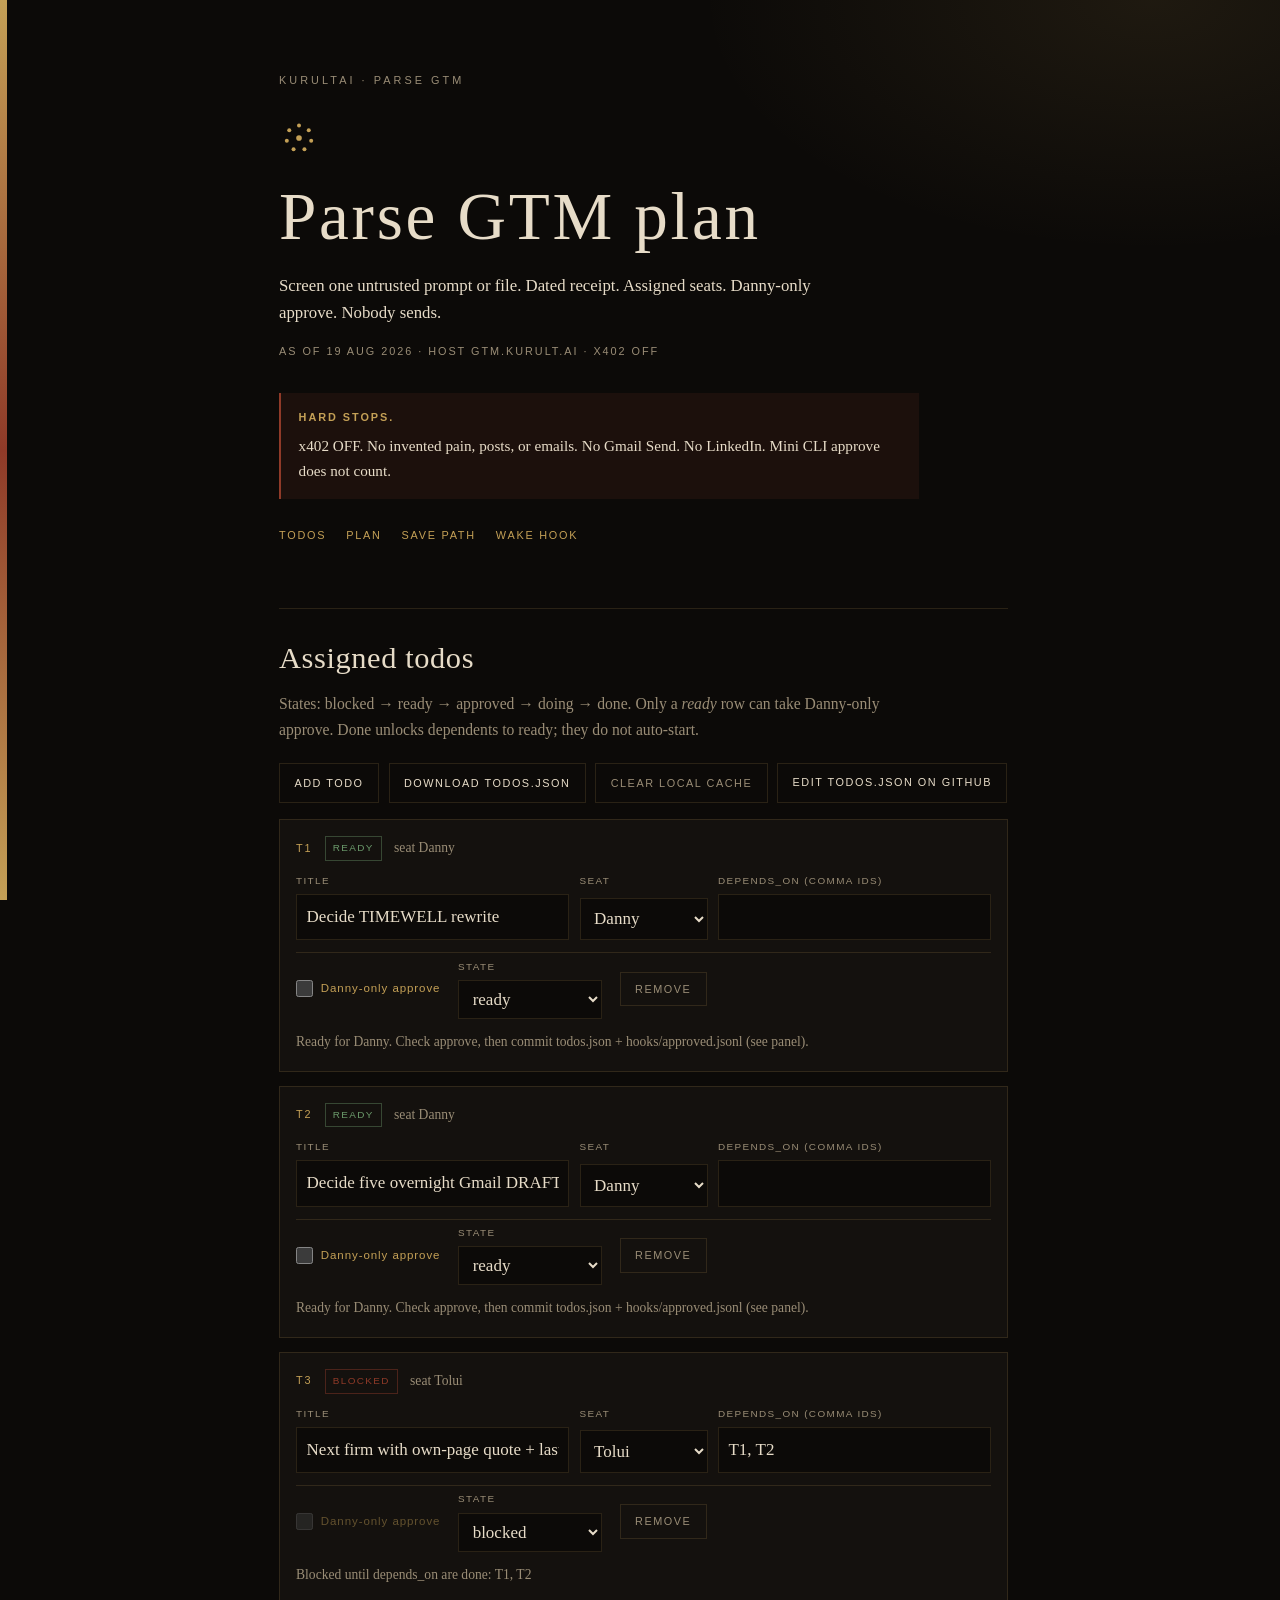
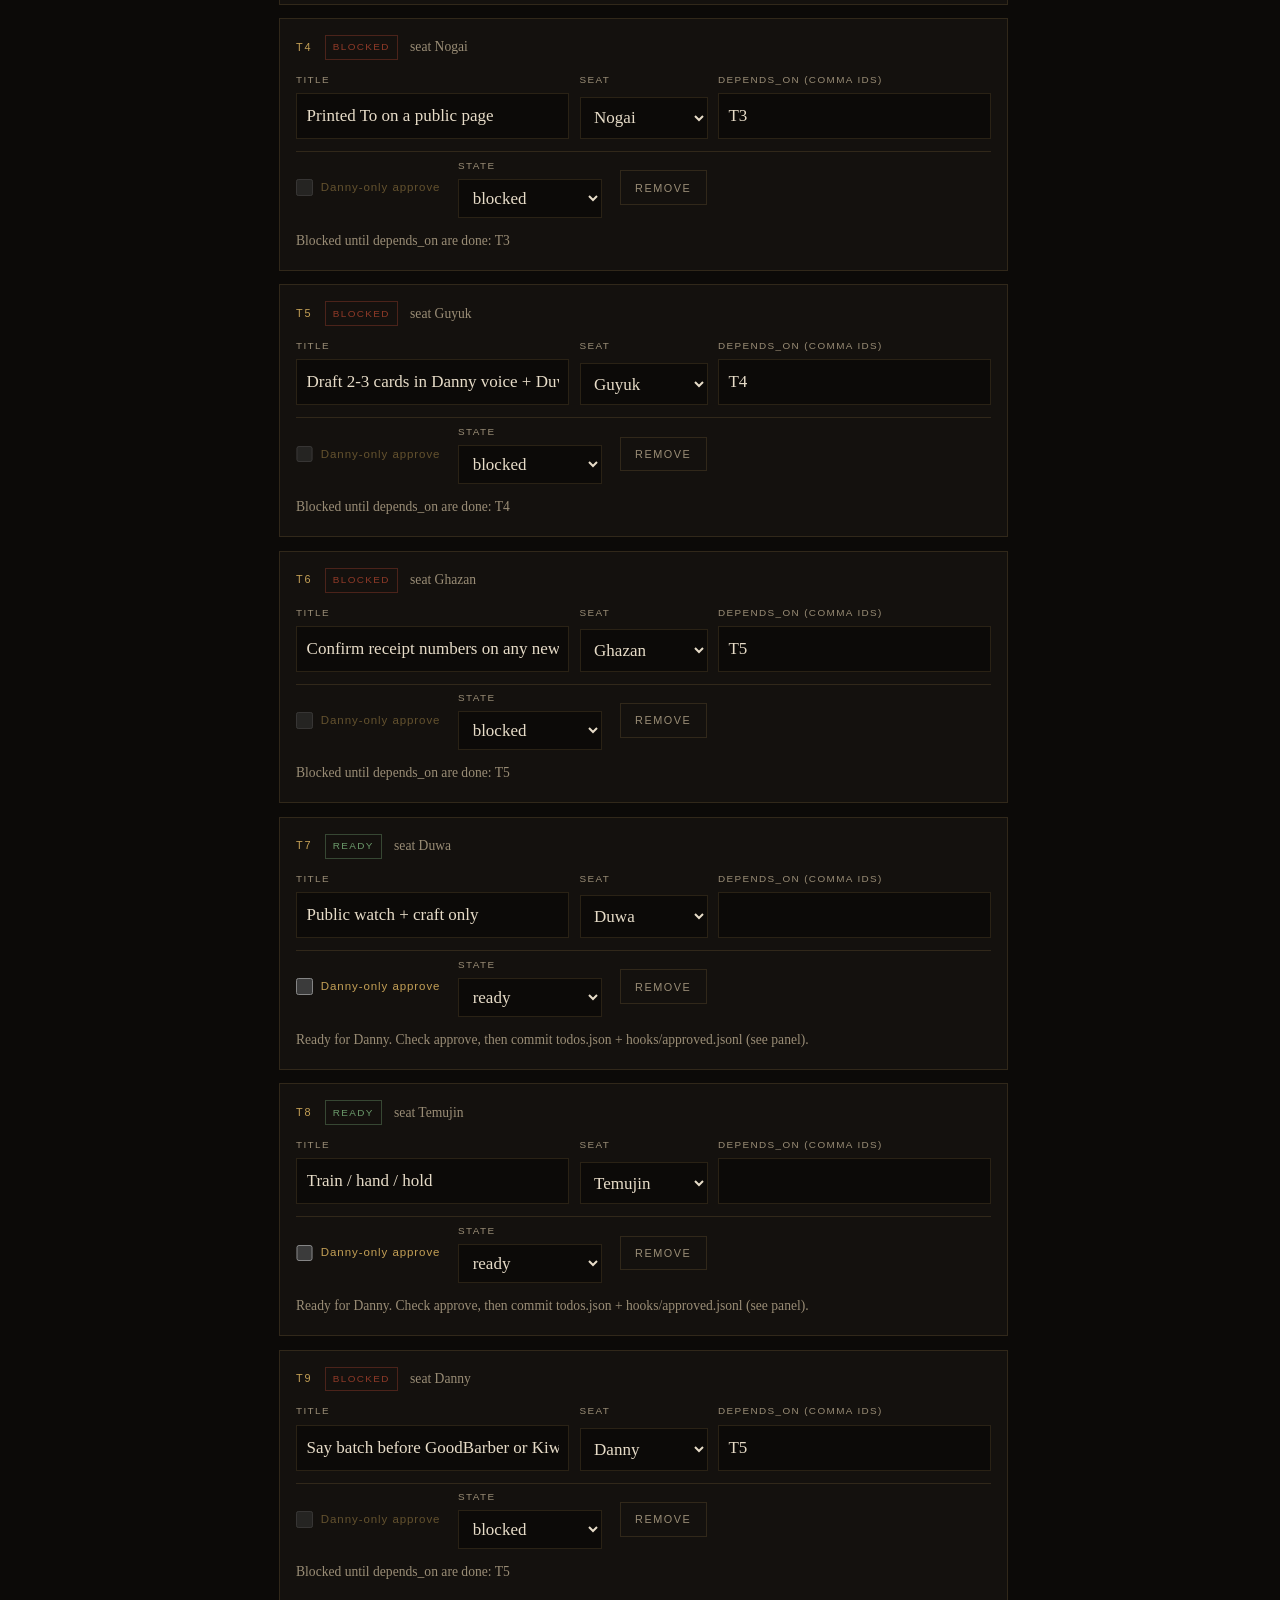
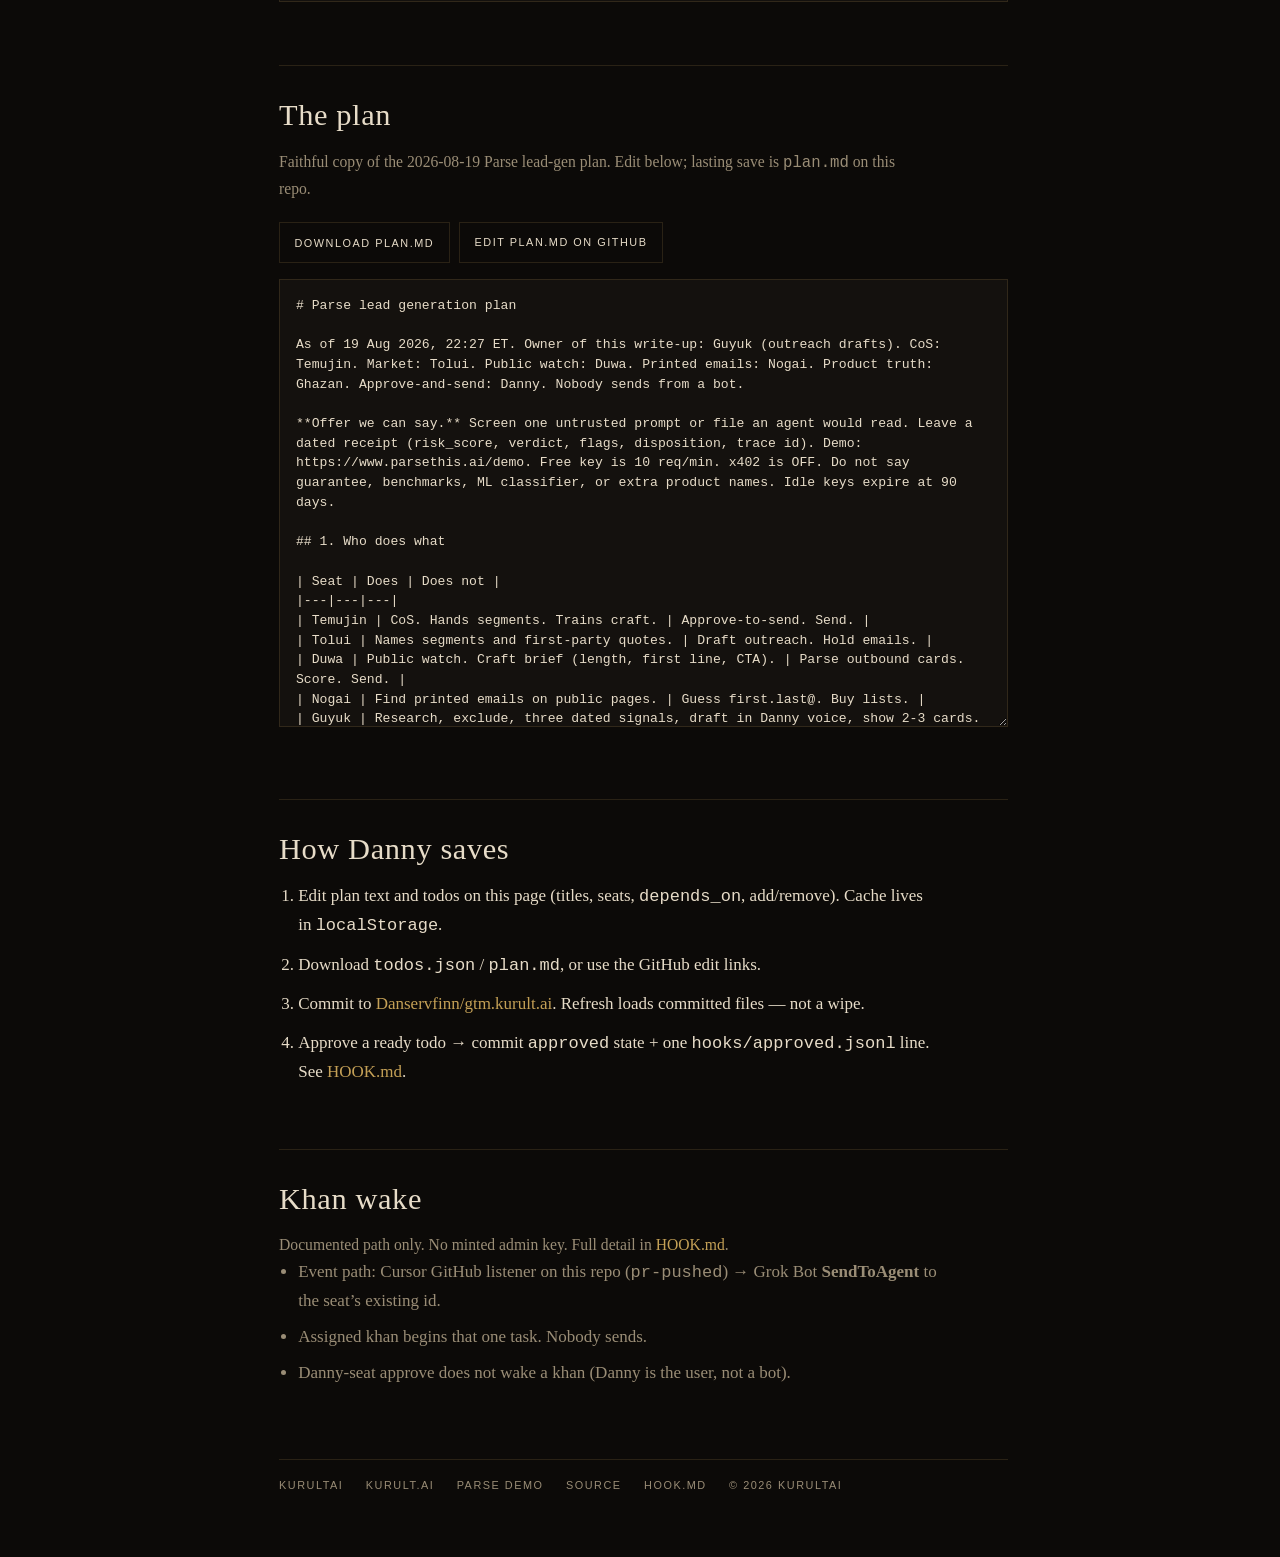
==== index.html @ c38a9580 "Add Cloudflare Pages GTM plan site with Danny-only approve Static root site for gtm.kurult.ai: plan " ====
<!doctype html>
<html lang="en">
<head>
<meta charset="utf-8">
<meta name="viewport" content="width=device-width, initial-scale=1">
<title>Parse GTM plan — Kurultai</title>
<meta name="description" content="Parse lead generation plan: seats, segments, todos, Danny-only approve. Nobody sends.">
<link rel="canonical" href="https://gtm.kurult.ai/">
<link rel="icon" href="/mark.svg" type="image/svg+xml">
<meta name="theme-color" content="#0c0a08">
<meta property="og:type" content="website">
<meta property="og:url" content="https://gtm.kurult.ai/">
<meta property="og:title" content="Parse GTM plan — Kurultai">
<meta property="og:description" content="Parse lead generation plan: seats, segments, todos, Danny-only approve. Nobody sends.">
<meta name="twitter:card" content="summary">
<link rel="stylesheet" href="/styles.css">
</head>
<body>
<div class="page">

<header class="hero">
  <p class="kicker">Kurultai · Parse GTM</p>
  <img class="mark" src="/mark.svg" width="40" height="40" alt="Kurultai mark">
  <h1>Parse GTM plan</h1>
  <p class="lede">Screen one untrusted prompt or file. Dated receipt. Assigned seats. Danny-only approve. Nobody sends.</p>
  <p class="meta">As of 19 Aug 2026 · Host gtm.kurult.ai · x402 OFF</p>
</header>

<aside class="stops" aria-label="Hard stops">
  <strong>Hard stops.</strong> x402 OFF. No invented pain, posts, or emails. No Gmail Send. No LinkedIn. Mini CLI approve does not count.
</aside>

<nav class="toc" aria-label="On this page">
  <a href="#todos">Todos</a>
  <a href="#plan">Plan</a>
  <a href="#edit">Save path</a>
  <a href="#hook">Wake hook</a>
</nav>

<section id="todos" class="block" aria-labelledby="todos-h">
  <header class="block-head">
    <h2 id="todos-h">Assigned todos</h2>
    <p>States: blocked → ready → approved → doing → done. Only a <em>ready</em> row can take Danny-only approve. Done unlocks dependents to ready; they do not auto-start.</p>
  </header>

  <div class="toolbar">
    <button type="button" id="btn-add" class="btn">Add todo</button>
    <button type="button" id="btn-download-todos" class="btn">Download todos.json</button>
    <button type="button" id="btn-reset-cache" class="btn btn-quiet">Clear local cache</button>
    <a class="btn btn-link" href="https://github.com/Danservfinn/gtm.kurult.ai/edit/main/todos.json" rel="noopener">Edit todos.json on GitHub</a>
  </div>

  <div id="todo-list" class="todo-list" role="list"></div>

  <div id="approve-panel" class="approve-panel" hidden>
    <h3>Commit this approve</h3>
    <p>Browser cache updated. Lasting wake: set <code>state: "approved"</code> in <code>todos.json</code> and append the line below to <code>hooks/approved.jsonl</code>, then push. Cursor GitHub listener (<code>pr-pushed</code>) dispatches SendToAgent. No webhook secret.</p>
    <pre id="approve-event" class="code"></pre>
    <div class="toolbar">
      <button type="button" id="btn-copy-event" class="btn">Copy event line</button>
      <button type="button" id="btn-download-jsonl" class="btn">Download approved.jsonl append</button>
      <a class="btn btn-link" href="https://github.com/Danservfinn/gtm.kurult.ai/edit/main/hooks/approved.jsonl" rel="noopener">Edit approved.jsonl on GitHub</a>
    </div>
  </div>
</section>

<section id="plan" class="block" aria-labelledby="plan-h">
  <header class="block-head">
    <h2 id="plan-h">The plan</h2>
    <p>Faithful copy of the 2026-08-19 Parse lead-gen plan. Edit below; lasting save is <code>plan.md</code> on this repo.</p>
  </header>
  <div class="toolbar">
    <button type="button" id="btn-download-plan" class="btn">Download plan.md</button>
    <a class="btn btn-link" href="https://github.com/Danservfinn/gtm.kurult.ai/edit/main/plan.md" rel="noopener">Edit plan.md on GitHub</a>
  </div>
  <label class="sr-only" for="plan-editor">Plan text</label>
  <textarea id="plan-editor" class="plan-editor" spellcheck="true" aria-describedby="plan-h"></textarea>
</section>

<section id="edit" class="block" aria-labelledby="edit-h">
  <header class="block-head">
    <h2 id="edit-h">How Danny saves</h2>
  </header>
  <ol class="steps">
    <li>Edit plan text and todos on this page (titles, seats, <code>depends_on</code>, add/remove). Cache lives in <code>localStorage</code>.</li>
    <li>Download <code>todos.json</code> / <code>plan.md</code>, or use the GitHub edit links.</li>
    <li>Commit to <a href="https://github.com/Danservfinn/gtm.kurult.ai">Danservfinn/gtm.kurult.ai</a>. Refresh loads committed files — not a wipe.</li>
    <li>Approve a ready todo → commit <code>approved</code> state + one <code>hooks/approved.jsonl</code> line. See <a href="/HOOK.md">HOOK.md</a>.</li>
  </ol>
</section>

<section id="hook" class="block" aria-labelledby="hook-h">
  <header class="block-head">
    <h2 id="hook-h">Khan wake</h2>
    <p>Documented path only. No minted admin key. Full detail in <a href="/HOOK.md">HOOK.md</a>.</p>
  </header>
  <ul class="plain">
    <li>Event path: Cursor GitHub listener on this repo (<code>pr-pushed</code>) → Grok Bot <strong>SendToAgent</strong> to the seat’s existing id.</li>
    <li>Assigned khan begins that one task. Nobody sends.</li>
    <li>Danny-seat approve does not wake a khan (Danny is the user, not a bot).</li>
  </ul>
</section>

<footer>
  <span>Kurultai</span>
  <a href="https://kurult.ai">kurult.ai</a>
  <a href="https://www.parsethis.ai/demo">Parse demo</a>
  <a href="https://github.com/Danservfinn/gtm.kurult.ai" rel="me">Source</a>
  <a href="/HOOK.md">HOOK.md</a>
  <span>© 2026 Kurultai</span>
</footer>

</div>
<script src="/app.js" defer></script>
</body>
</html>
---- styles.css ----
:root{
  color-scheme:dark;
  --ground:#0c0a08;
  --panel:#14110e;
  --bone:#e7dcc8;
  --mute:#9a8d76;
  --gold:#c4a056;
  --ember:#8f3a28;
  --line:rgba(196,160,86,.16);
  --ok:#6b9a6b;
  --warn:#b88a3a;
  --serif:Palatino,"Palatino Linotype",Iowan,Georgia,serif;
  --sans:ui-sans-serif,"Avenir Next","Century Gothic","Helvetica Neue",sans-serif;
  --mono:ui-monospace,"SF Mono",Menlo,Consolas,monospace;
}
*,*::before,*::after{box-sizing:border-box;margin:0;padding:0}
html{scroll-behavior:smooth}
body{
  background:
    radial-gradient(1200px 600px at 10% -10%, rgba(143,58,40,.18), transparent 55%),
    radial-gradient(900px 500px at 90% 0%, rgba(196,160,86,.1), transparent 50%),
    var(--ground);
  color:var(--bone);
  font-family:var(--serif);
  font-size:1.0625rem;
  line-height:1.65;
  -webkit-font-smoothing:antialiased;
  min-height:100svh;
}
body::before{
  content:"";
  position:fixed;
  left:0;top:0;bottom:0;
  width:7px;
  background:linear-gradient(to bottom,var(--gold),var(--ember),var(--gold));
  z-index:1;
}
a{color:var(--gold);text-decoration:none}
a:hover{text-decoration:underline;text-underline-offset:.22em;text-decoration-thickness:1px}
a:focus-visible,button:focus-visible,input:focus-visible,select:focus-visible,textarea:focus-visible{
  outline:2px solid var(--gold);outline-offset:3px;
}
.sr-only{
  position:absolute;width:1px;height:1px;padding:0;margin:-1px;
  overflow:hidden;clip:rect(0,0,0,0);white-space:nowrap;border:0;
}

.page{
  max-width:52rem;
  margin-inline:auto;
  padding:clamp(2.5rem,8vh,5rem) clamp(1.25rem,5vw,3rem) 4rem;
  padding-left:max(1.75rem,calc(7px + clamp(1.25rem,5vw,3rem)));
}

.kicker{
  font-family:var(--sans);
  font-size:.68rem;
  letter-spacing:.28em;
  text-transform:uppercase;
  color:var(--mute);
  margin-bottom:1.75rem;
}
.mark{display:block;width:40px;height:40px;margin-bottom:1.5rem}
.hero h1{
  font-size:clamp(2.4rem,8vw,4.2rem);
  font-weight:400;
  line-height:1.05;
  letter-spacing:.04em;
}
.lede{
  margin-top:1.2rem;
  max-width:36rem;
  font-size:1.05rem;
}
.meta{
  margin-top:1rem;
  font-family:var(--sans);
  font-size:.68rem;
  letter-spacing:.18em;
  text-transform:uppercase;
  color:var(--mute);
}

.stops{
  margin-top:2rem;
  padding:1rem 1.1rem;
  border-left:2px solid var(--ember);
  background:rgba(143,58,40,.12);
  color:var(--bone);
  font-size:.95rem;
  max-width:40rem;
}
.stops strong{
  font-family:var(--sans);
  font-size:.68rem;
  letter-spacing:.18em;
  text-transform:uppercase;
  color:var(--gold);
  display:block;
  margin-bottom:.35rem;
}

.toc{
  display:flex;
  flex-wrap:wrap;
  gap:.75rem 1.25rem;
  margin-top:1.75rem;
  font-family:var(--sans);
  font-size:.68rem;
  letter-spacing:.16em;
  text-transform:uppercase;
}

.block{
  margin-top:clamp(2.6rem,7vh,4rem);
  padding-top:1.5rem;
  border-top:1px solid var(--line);
}
.block-head h2{
  font-size:clamp(1.5rem,3vw,1.9rem);
  font-weight:400;
  letter-spacing:.02em;
  margin-bottom:.5rem;
}
.block-head p{
  color:var(--mute);
  max-width:40rem;
  font-size:.98rem;
}

.toolbar{
  display:flex;
  flex-wrap:wrap;
  gap:.6rem;
  margin:1.25rem 0 1rem;
}
.btn{
  appearance:none;
  border:1px solid var(--line);
  background:transparent;
  color:var(--bone);
  font-family:var(--sans);
  font-size:.68rem;
  letter-spacing:.14em;
  text-transform:uppercase;
  padding:.65rem .9rem;
  cursor:pointer;
}
.btn:hover{border-color:var(--gold);color:var(--gold)}
.btn-quiet{color:var(--mute)}
.btn-link{
  display:inline-flex;
  align-items:center;
  text-decoration:none;
}
.btn-link:hover{text-decoration:none}

.todo-list{display:grid;gap:.85rem}
.todo{
  background:var(--panel);
  border:1px solid var(--line);
  padding:1rem 1rem 1.1rem;
  display:grid;
  gap:.75rem;
}
.todo-top{
  display:flex;
  flex-wrap:wrap;
  align-items:center;
  gap:.5rem .75rem;
}
.todo-id{
  font-family:var(--sans);
  font-size:.68rem;
  letter-spacing:.18em;
  color:var(--gold);
}
.badge{
  font-family:var(--sans);
  font-size:.62rem;
  letter-spacing:.14em;
  text-transform:uppercase;
  padding:.2rem .45rem;
  border:1px solid var(--line);
  color:var(--mute);
}
.badge[data-state="ready"]{color:var(--ok);border-color:rgba(107,154,107,.4)}
.badge[data-state="approved"]{color:var(--gold);border-color:rgba(196,160,86,.45)}
.badge[data-state="doing"]{color:var(--warn);border-color:rgba(184,138,58,.45)}
.badge[data-state="done"]{color:var(--mute)}
.badge[data-state="blocked"]{color:var(--ember);border-color:rgba(143,58,40,.45)}

.fields{
  display:grid;
  gap:.65rem;
}
@media (min-width:40rem){
  .fields{grid-template-columns:1fr 8rem 1fr}
}
.field{display:grid;gap:.3rem}
.field label{
  font-family:var(--sans);
  font-size:.62rem;
  letter-spacing:.14em;
  text-transform:uppercase;
  color:var(--mute);
}
.field input,.field select{
  width:100%;
  background:var(--ground);
  border:1px solid var(--line);
  color:var(--bone);
  font:inherit;
  padding:.5rem .6rem;
}
.todo-actions{
  display:flex;
  flex-wrap:wrap;
  align-items:center;
  gap:.75rem 1.1rem;
  padding-top:.35rem;
  border-top:1px solid var(--line);
}
.approve-label{
  display:inline-flex;
  align-items:center;
  gap:.5rem;
  font-family:var(--sans);
  font-size:.72rem;
  letter-spacing:.08em;
  color:var(--gold);
}
.approve-label input{width:1.05rem;height:1.05rem;accent-color:var(--gold)}
.approve-label[data-disabled="true"]{opacity:.45}
.hint{font-size:.85rem;color:var(--mute)}

.approve-panel{
  margin-top:1.25rem;
  padding:1.1rem 1.15rem;
  border:1px solid rgba(196,160,86,.35);
  background:rgba(196,160,86,.06);
}
.approve-panel h3{
  font-size:1.1rem;
  font-weight:400;
  margin-bottom:.5rem;
}
.approve-panel p{color:var(--mute);font-size:.95rem;margin-bottom:.75rem}
.code{
  font-family:var(--mono);
  font-size:.78rem;
  line-height:1.45;
  white-space:pre-wrap;
  word-break:break-word;
  background:var(--ground);
  border:1px solid var(--line);
  padding:.85rem;
  color:var(--bone);
  overflow:auto;
}

.plan-editor{
  width:100%;
  min-height:28rem;
  background:var(--panel);
  border:1px solid var(--line);
  color:var(--bone);
  font-family:var(--mono);
  font-size:.82rem;
  line-height:1.5;
  padding:1rem;
  resize:vertical;
}

.steps{
  margin-left:1.2rem;
  max-width:40rem;
  display:grid;
  gap:.65rem;
  color:var(--bone);
}
.plain{
  margin-left:1.2rem;
  max-width:40rem;
  display:grid;
  gap:.5rem;
  color:var(--mute);
}

footer{
  margin-top:clamp(3rem,8vh,5rem);
  padding-top:1.1rem;
  border-top:1px solid var(--line);
  font-family:var(--sans);
  font-size:.68rem;
  letter-spacing:.14em;
  text-transform:uppercase;
  color:var(--mute);
  display:flex;
  flex-wrap:wrap;
  gap:.35rem 1.4rem;
}
footer a{color:var(--mute)}
footer a:hover{color:var(--gold)}
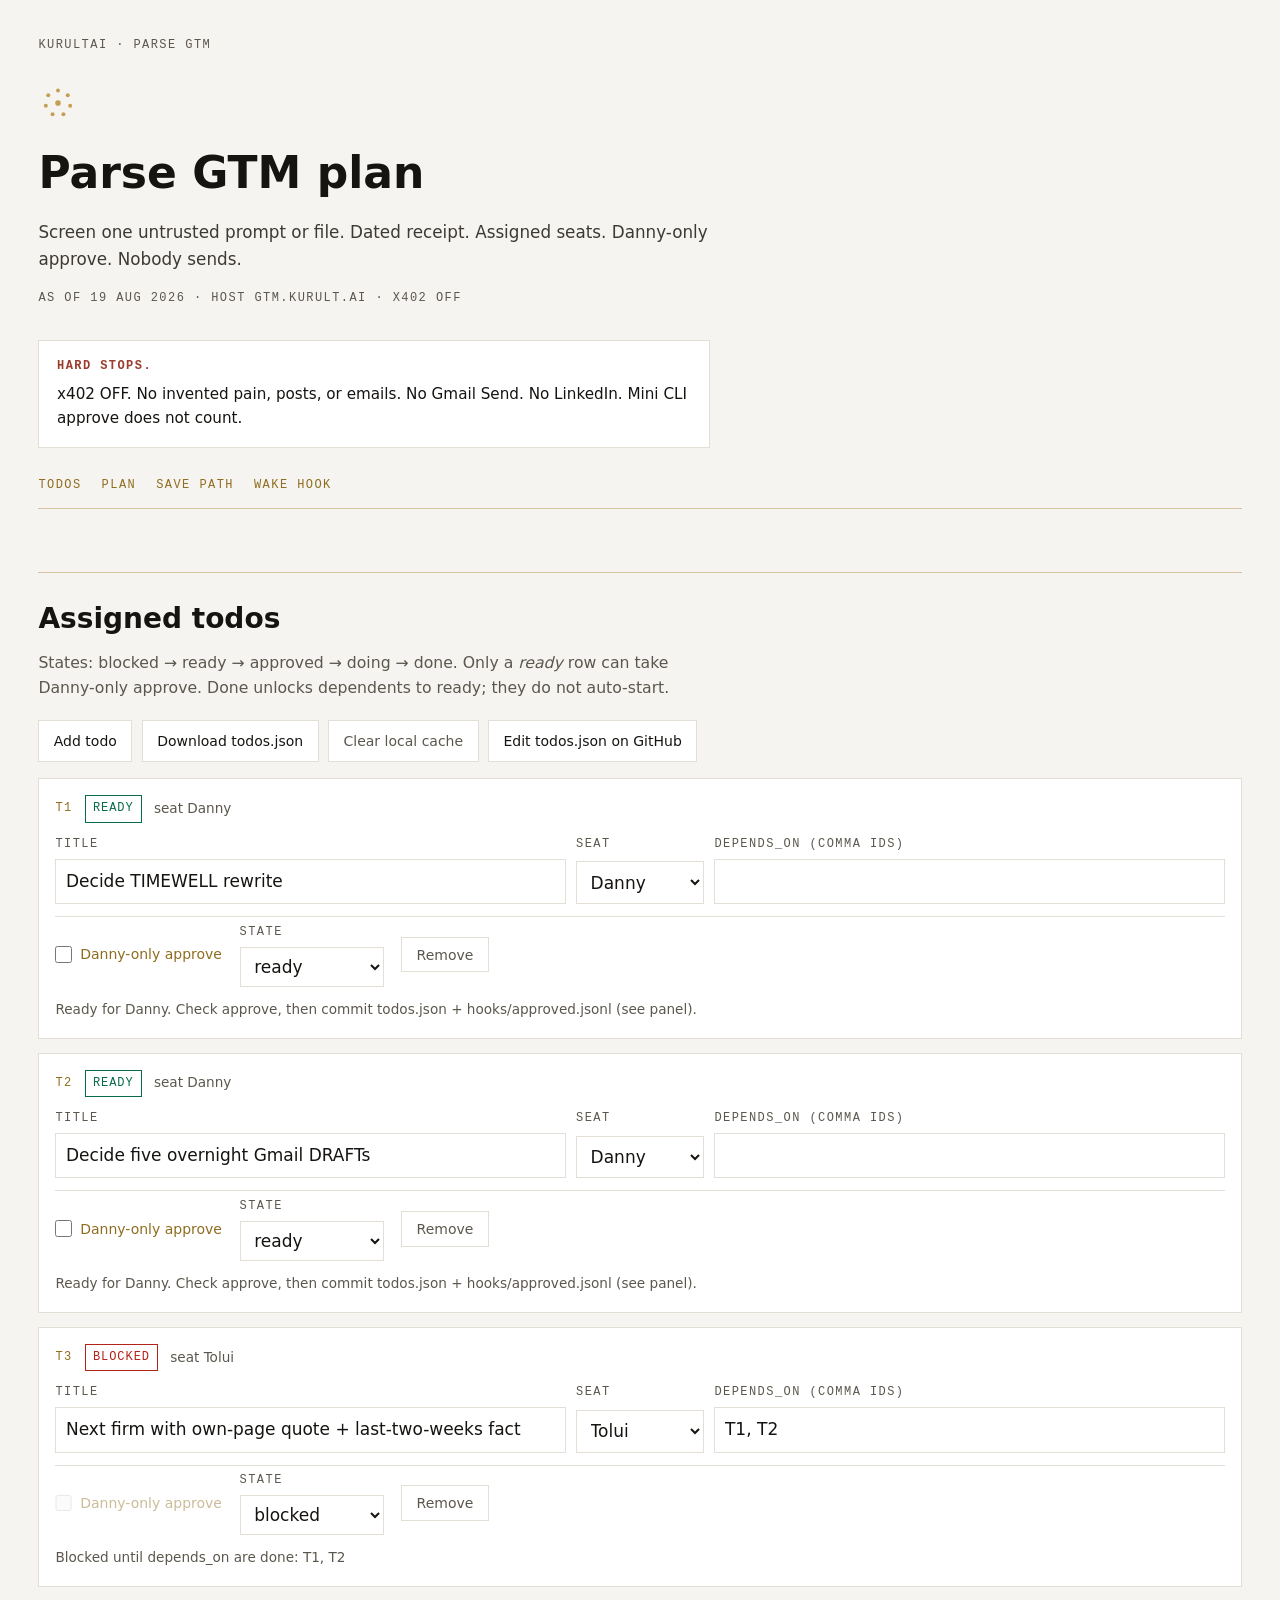
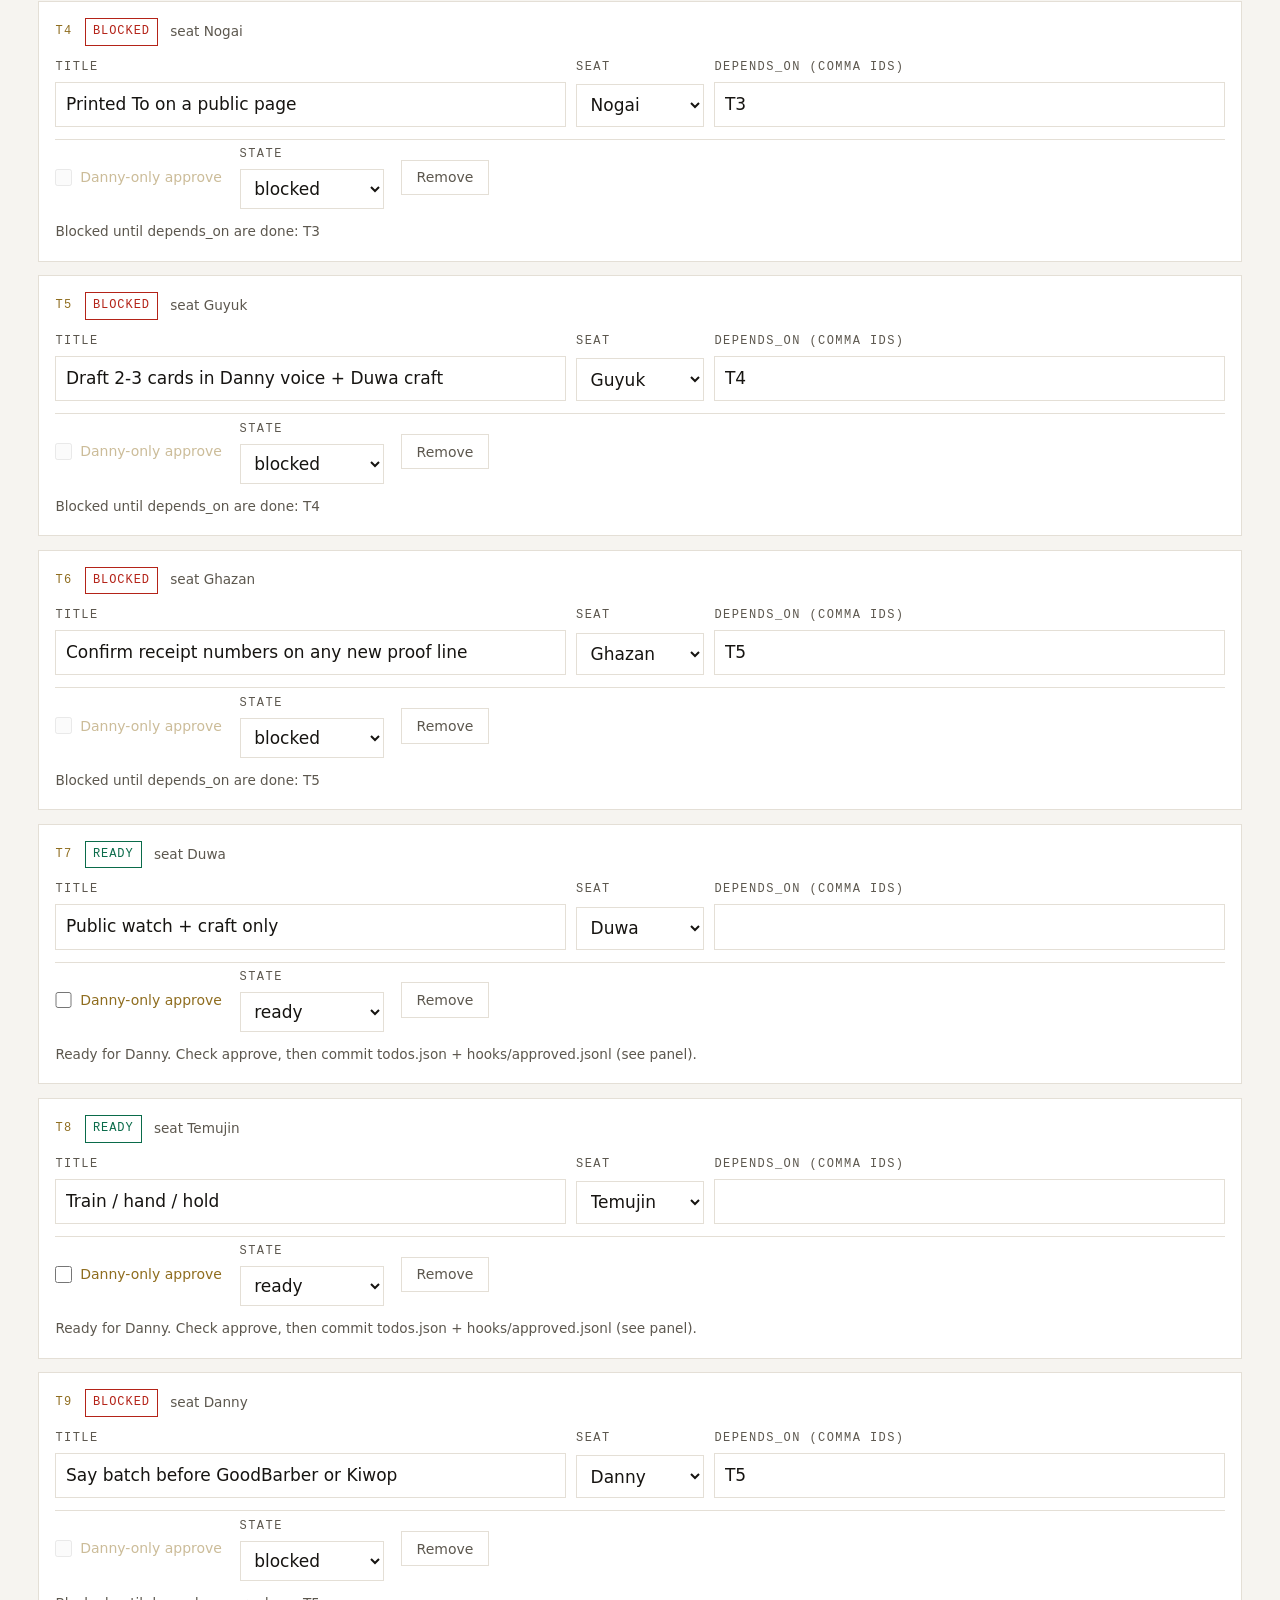
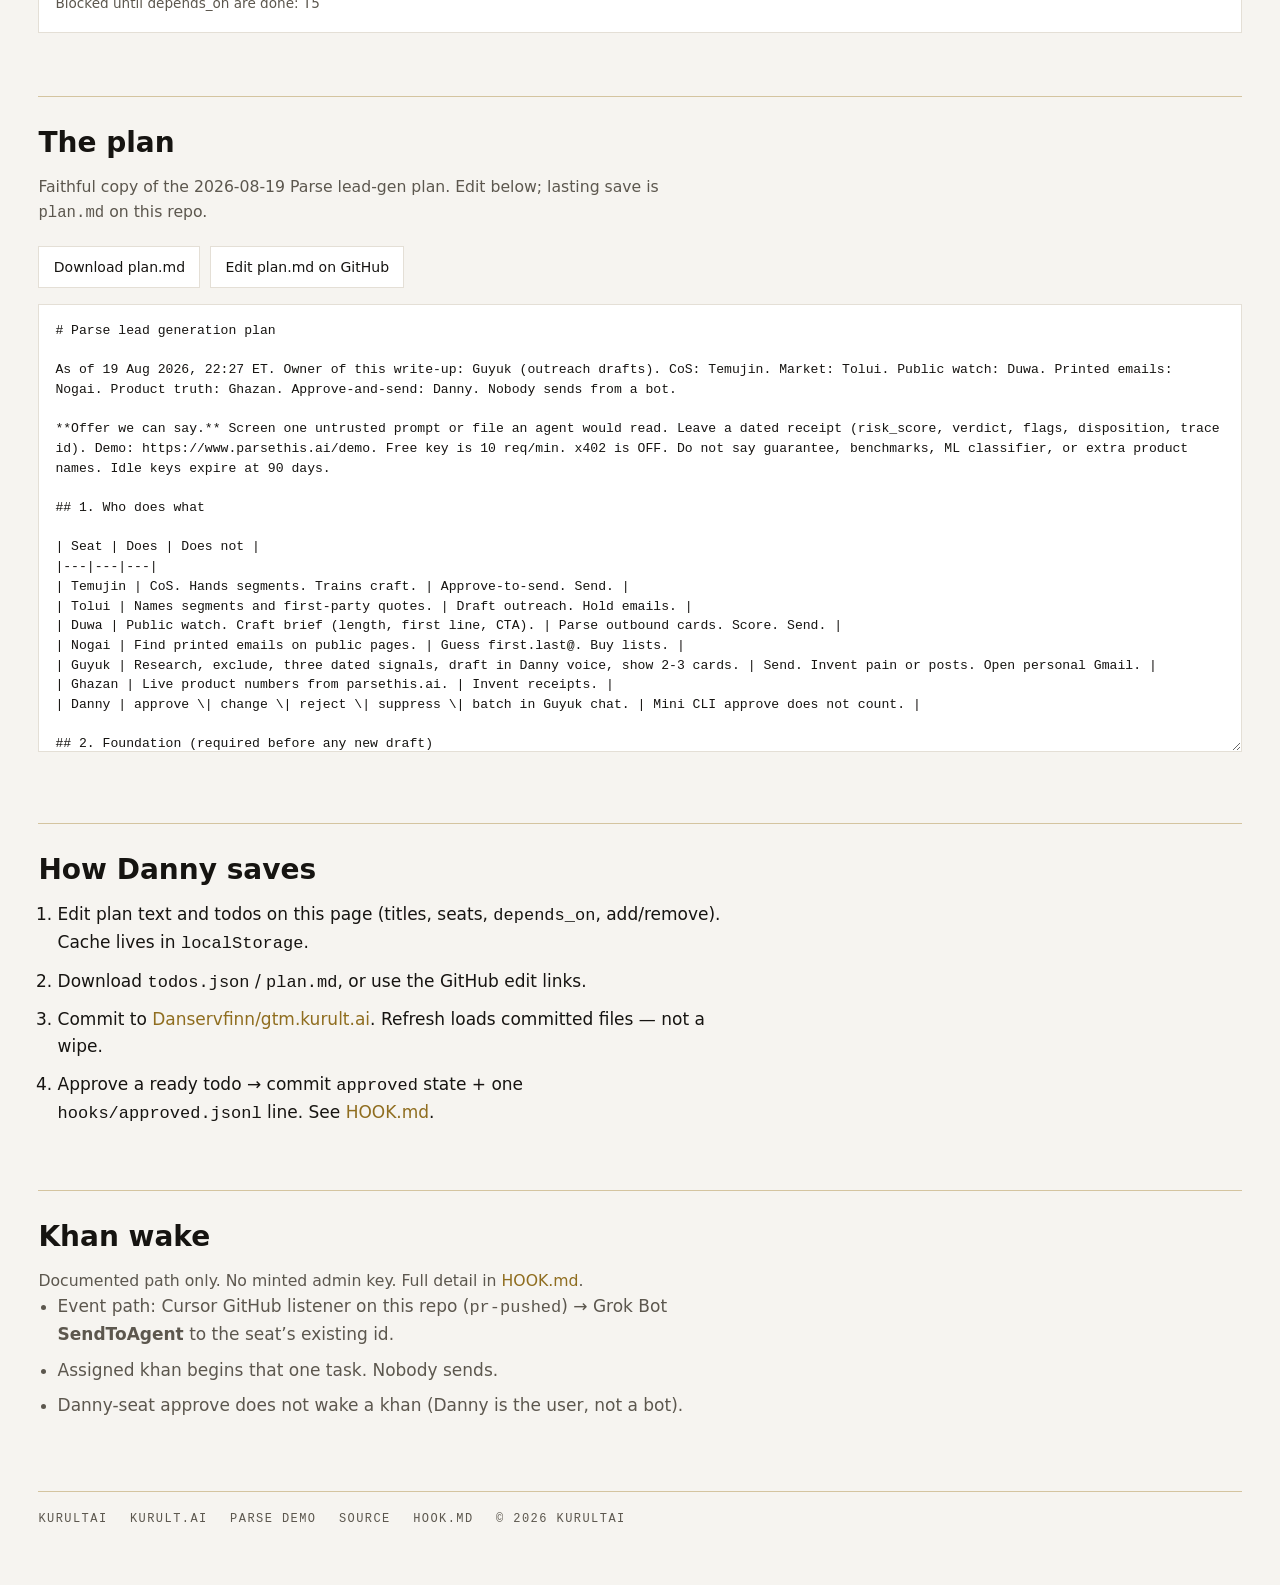
==== commit 74f4d864: "Restyle GTM host to light paper full-width chrome Replace Event Horizon dark tokens with Batu light " ====
--- a/index.html
+++ b/index.html
@@ -7,7 +7,7 @@
 <meta name="description" content="Parse lead generation plan: seats, segments, todos, Danny-only approve. Nobody sends.">
 <link rel="canonical" href="https://gtm.kurult.ai/">
 <link rel="icon" href="/mark.svg" type="image/svg+xml">
-<meta name="theme-color" content="#0c0a08">
+<meta name="theme-color" content="#f6f4f0">
 <meta property="og:type" content="website">
 <meta property="og:url" content="https://gtm.kurult.ai/">
 <meta property="og:title" content="Parse GTM plan — Kurultai">
--- a/styles.css
+++ b/styles.css
@@ -1,39 +1,30 @@
 :root{
-  color-scheme:dark;
-  --ground:#0c0a08;
-  --panel:#14110e;
-  --bone:#e7dcc8;
-  --mute:#9a8d76;
-  --gold:#c4a056;
-  --ember:#8f3a28;
-  --line:rgba(196,160,86,.16);
-  --ok:#6b9a6b;
-  --warn:#b88a3a;
-  --serif:Palatino,"Palatino Linotype",Iowan,Georgia,serif;
-  --sans:ui-sans-serif,"Avenir Next","Century Gothic","Helvetica Neue",sans-serif;
-  --mono:ui-monospace,"SF Mono",Menlo,Consolas,monospace;
+  color-scheme:light;
+  --paper:#f6f4f0;
+  --panel:#ffffff;
+  --ink:#161411;
+  --ink-dim:#3d3a35;
+  --mute:#5c574e;
+  --line:#e4dfd6;
+  --gold:#8f6d1f;
+  --gold-line:#d4c4a0;
+  --ok:#0a6b4a;
+  --hold:#9a5b00;
+  --no:#b42318;
+  --ember:#9a3d2c;
+  --font-d:ui-sans-serif,"Avenir Next","Segoe UI",system-ui,sans-serif;
+  --font-m:ui-monospace,"SF Mono",Menlo,Consolas,monospace;
 }
 *,*::before,*::after{box-sizing:border-box;margin:0;padding:0}
 html{scroll-behavior:smooth}
 body{
-  background:
-    radial-gradient(1200px 600px at 10% -10%, rgba(143,58,40,.18), transparent 55%),
-    radial-gradient(900px 500px at 90% 0%, rgba(196,160,86,.1), transparent 50%),
-    var(--ground);
-  color:var(--bone);
-  font-family:var(--serif);
+  background:var(--paper);
+  color:var(--ink);
+  font-family:var(--font-d);
   font-size:1.0625rem;
-  line-height:1.65;
+  line-height:1.6;
   -webkit-font-smoothing:antialiased;
   min-height:100svh;
-}
-body::before{
-  content:"";
-  position:fixed;
-  left:0;top:0;bottom:0;
-  width:7px;
-  background:linear-gradient(to bottom,var(--gold),var(--ember),var(--gold));
-  z-index:1;
 }
 a{color:var(--gold);text-decoration:none}
 a:hover{text-decoration:underline;text-underline-offset:.22em;text-decoration-thickness:1px}
@@ -46,37 +37,40 @@
 }
 
 .page{
-  max-width:52rem;
-  margin-inline:auto;
-  padding:clamp(2.5rem,8vh,5rem) clamp(1.25rem,5vw,3rem) 4rem;
-  padding-left:max(1.75rem,calc(7px + clamp(1.25rem,5vw,3rem)));
+  width:100%;
+  max-width:none;
+  margin-inline:0;
+  padding:clamp(1.5rem,4vh,2.5rem) clamp(1.25rem,3vw,2.5rem) 4rem;
 }
 
 .kicker{
-  font-family:var(--sans);
-  font-size:.68rem;
-  letter-spacing:.28em;
+  font-family:var(--font-m);
+  font-size:max(12px,.75rem);
+  letter-spacing:.12em;
   text-transform:uppercase;
   color:var(--mute);
   margin-bottom:1.75rem;
 }
 .mark{display:block;width:40px;height:40px;margin-bottom:1.5rem}
 .hero h1{
-  font-size:clamp(2.4rem,8vw,4.2rem);
-  font-weight:400;
-  line-height:1.05;
-  letter-spacing:.04em;
+  font-family:var(--font-d);
+  font-size:clamp(1.85rem,3.5vw,2.75rem);
+  font-weight:600;
+  line-height:1.2;
+  letter-spacing:0;
+  color:var(--ink);
 }
 .lede{
   margin-top:1.2rem;
-  max-width:36rem;
+  max-width:42rem;
   font-size:1.05rem;
+  color:var(--ink-dim);
 }
 .meta{
   margin-top:1rem;
-  font-family:var(--sans);
-  font-size:.68rem;
-  letter-spacing:.18em;
+  font-family:var(--font-m);
+  font-size:max(12px,.75rem);
+  letter-spacing:.12em;
   text-transform:uppercase;
   color:var(--mute);
 }
@@ -84,18 +78,18 @@
 .stops{
   margin-top:2rem;
   padding:1rem 1.1rem;
-  border-left:2px solid var(--ember);
-  background:rgba(143,58,40,.12);
-  color:var(--bone);
+  background:var(--panel);
+  border:1px solid var(--line);
+  color:var(--ink);
   font-size:.95rem;
-  max-width:40rem;
+  max-width:42rem;
 }
 .stops strong{
-  font-family:var(--sans);
-  font-size:.68rem;
-  letter-spacing:.18em;
-  text-transform:uppercase;
-  color:var(--gold);
+  font-family:var(--font-m);
+  font-size:max(12px,.75rem);
+  letter-spacing:.12em;
+  text-transform:uppercase;
+  color:var(--ember);
   display:block;
   margin-bottom:.35rem;
 }
@@ -105,26 +99,30 @@
   flex-wrap:wrap;
   gap:.75rem 1.25rem;
   margin-top:1.75rem;
-  font-family:var(--sans);
-  font-size:.68rem;
-  letter-spacing:.16em;
+  padding-bottom:.85rem;
+  border-bottom:1px solid var(--gold-line);
+  font-family:var(--font-m);
+  font-size:max(12px,.75rem);
+  letter-spacing:.12em;
   text-transform:uppercase;
 }
 
 .block{
   margin-top:clamp(2.6rem,7vh,4rem);
   padding-top:1.5rem;
-  border-top:1px solid var(--line);
+  border-top:1px solid var(--gold-line);
 }
 .block-head h2{
-  font-size:clamp(1.5rem,3vw,1.9rem);
-  font-weight:400;
-  letter-spacing:.02em;
+  font-family:var(--font-d);
+  font-size:clamp(1.35rem,2.5vw,1.75rem);
+  font-weight:600;
+  letter-spacing:0;
   margin-bottom:.5rem;
+  color:var(--ink);
 }
 .block-head p{
   color:var(--mute);
-  max-width:40rem;
+  max-width:42rem;
   font-size:.98rem;
 }
 
@@ -133,17 +131,18 @@
   flex-wrap:wrap;
   gap:.6rem;
   margin:1.25rem 0 1rem;
+  width:100%;
 }
 .btn{
   appearance:none;
   border:1px solid var(--line);
-  background:transparent;
-  color:var(--bone);
-  font-family:var(--sans);
-  font-size:.68rem;
-  letter-spacing:.14em;
-  text-transform:uppercase;
-  padding:.65rem .9rem;
+  background:var(--panel);
+  color:var(--ink);
+  font-family:var(--font-d);
+  font-size:.875rem;
+  letter-spacing:0;
+  text-transform:none;
+  padding:.55rem .9rem;
   cursor:pointer;
 }
 .btn:hover{border-color:var(--gold);color:var(--gold)}
@@ -155,13 +154,18 @@
 }
 .btn-link:hover{text-decoration:none}
 
-.todo-list{display:grid;gap:.85rem}
+.todo-list{
+  display:grid;
+  gap:.85rem;
+  width:100%;
+}
 .todo{
   background:var(--panel);
   border:1px solid var(--line);
   padding:1rem 1rem 1.1rem;
   display:grid;
   gap:.75rem;
+  width:100%;
 }
 .todo-top{
   display:flex;
@@ -170,46 +174,48 @@
   gap:.5rem .75rem;
 }
 .todo-id{
-  font-family:var(--sans);
-  font-size:.68rem;
-  letter-spacing:.18em;
+  font-family:var(--font-m);
+  font-size:max(12px,.75rem);
+  letter-spacing:.12em;
   color:var(--gold);
 }
 .badge{
-  font-family:var(--sans);
-  font-size:.62rem;
-  letter-spacing:.14em;
+  font-family:var(--font-m);
+  font-size:max(12px,.7rem);
+  letter-spacing:.08em;
   text-transform:uppercase;
   padding:.2rem .45rem;
   border:1px solid var(--line);
   color:var(--mute);
-}
-.badge[data-state="ready"]{color:var(--ok);border-color:rgba(107,154,107,.4)}
-.badge[data-state="approved"]{color:var(--gold);border-color:rgba(196,160,86,.45)}
-.badge[data-state="doing"]{color:var(--warn);border-color:rgba(184,138,58,.45)}
+  background:var(--panel);
+}
+.badge[data-state="ready"]{color:var(--ok);border-color:var(--ok)}
+.badge[data-state="approved"]{color:var(--gold);border-color:var(--gold-line)}
+.badge[data-state="doing"]{color:var(--hold);border-color:var(--hold)}
 .badge[data-state="done"]{color:var(--mute)}
-.badge[data-state="blocked"]{color:var(--ember);border-color:rgba(143,58,40,.45)}
+.badge[data-state="blocked"]{color:var(--no);border-color:var(--no)}
 
 .fields{
   display:grid;
   gap:.65rem;
+  width:100%;
 }
 @media (min-width:40rem){
   .fields{grid-template-columns:1fr 8rem 1fr}
 }
 .field{display:grid;gap:.3rem}
 .field label{
-  font-family:var(--sans);
-  font-size:.62rem;
-  letter-spacing:.14em;
+  font-family:var(--font-m);
+  font-size:max(12px,.75rem);
+  letter-spacing:.12em;
   text-transform:uppercase;
   color:var(--mute);
 }
 .field input,.field select{
   width:100%;
-  background:var(--ground);
-  border:1px solid var(--line);
-  color:var(--bone);
+  background:var(--panel);
+  border:1px solid var(--line);
+  color:var(--ink);
   font:inherit;
   padding:.5rem .6rem;
 }
@@ -225,9 +231,9 @@
   display:inline-flex;
   align-items:center;
   gap:.5rem;
-  font-family:var(--sans);
-  font-size:.72rem;
-  letter-spacing:.08em;
+  font-family:var(--font-d);
+  font-size:.875rem;
+  letter-spacing:0;
   color:var(--gold);
 }
 .approve-label input{width:1.05rem;height:1.05rem;accent-color:var(--gold)}
@@ -237,26 +243,29 @@
 .approve-panel{
   margin-top:1.25rem;
   padding:1.1rem 1.15rem;
-  border:1px solid rgba(196,160,86,.35);
-  background:rgba(196,160,86,.06);
+  border:1px solid var(--line);
+  background:var(--panel);
+  width:100%;
 }
 .approve-panel h3{
   font-size:1.1rem;
-  font-weight:400;
+  font-weight:600;
   margin-bottom:.5rem;
+  color:var(--ink);
 }
 .approve-panel p{color:var(--mute);font-size:.95rem;margin-bottom:.75rem}
 .code{
-  font-family:var(--mono);
+  font-family:var(--font-m);
   font-size:.78rem;
   line-height:1.45;
   white-space:pre-wrap;
   word-break:break-word;
-  background:var(--ground);
+  background:var(--panel);
   border:1px solid var(--line);
   padding:.85rem;
-  color:var(--bone);
+  color:var(--ink);
   overflow:auto;
+  width:100%;
 }
 
 .plan-editor{
@@ -264,8 +273,8 @@
   min-height:28rem;
   background:var(--panel);
   border:1px solid var(--line);
-  color:var(--bone);
-  font-family:var(--mono);
+  color:var(--ink);
+  font-family:var(--font-m);
   font-size:.82rem;
   line-height:1.5;
   padding:1rem;
@@ -274,26 +283,31 @@
 
 .steps{
   margin-left:1.2rem;
-  max-width:40rem;
+  max-width:42rem;
   display:grid;
   gap:.65rem;
-  color:var(--bone);
+  color:var(--ink);
 }
 .plain{
   margin-left:1.2rem;
-  max-width:40rem;
+  max-width:42rem;
   display:grid;
   gap:.5rem;
   color:var(--mute);
+}
+
+table{
+  width:100%;
+  border-collapse:collapse;
 }
 
 footer{
   margin-top:clamp(3rem,8vh,5rem);
   padding-top:1.1rem;
-  border-top:1px solid var(--line);
-  font-family:var(--sans);
-  font-size:.68rem;
-  letter-spacing:.14em;
+  border-top:1px solid var(--gold-line);
+  font-family:var(--font-m);
+  font-size:max(12px,.75rem);
+  letter-spacing:.12em;
   text-transform:uppercase;
   color:var(--mute);
   display:flex;
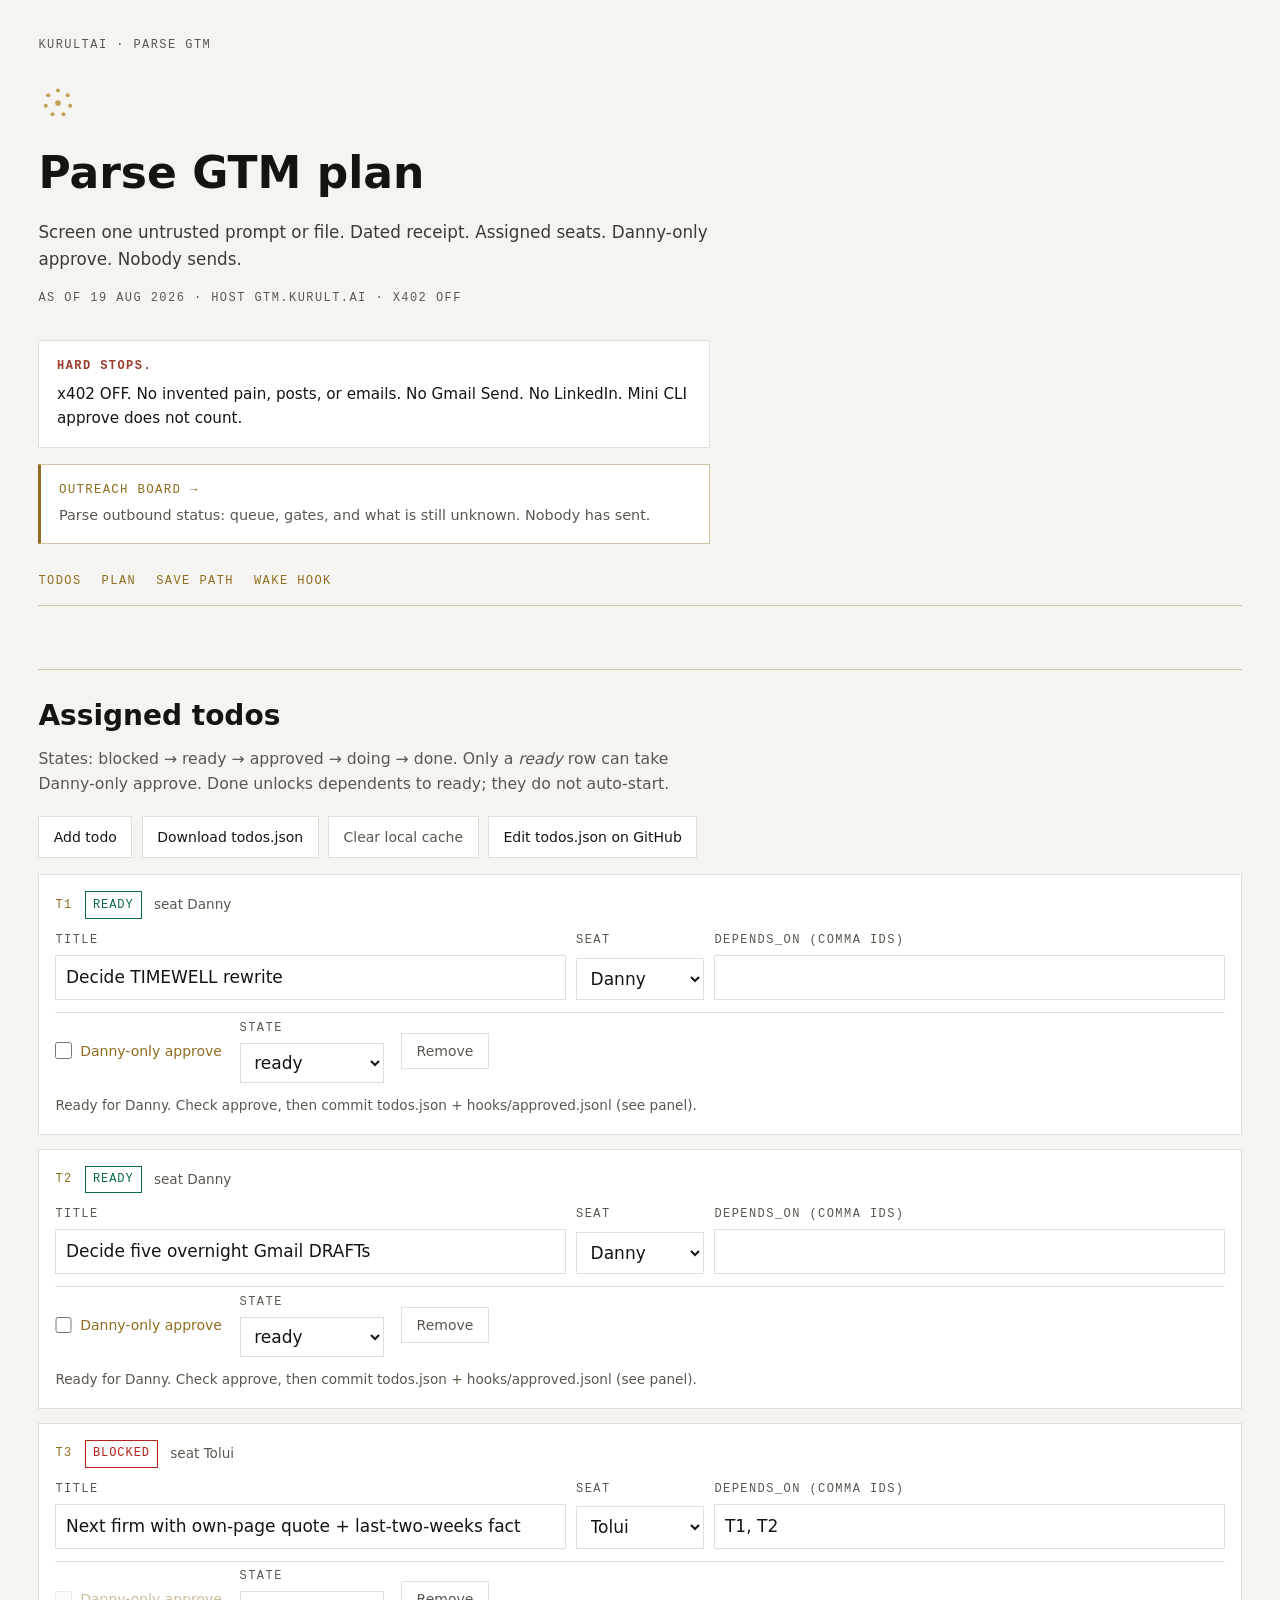
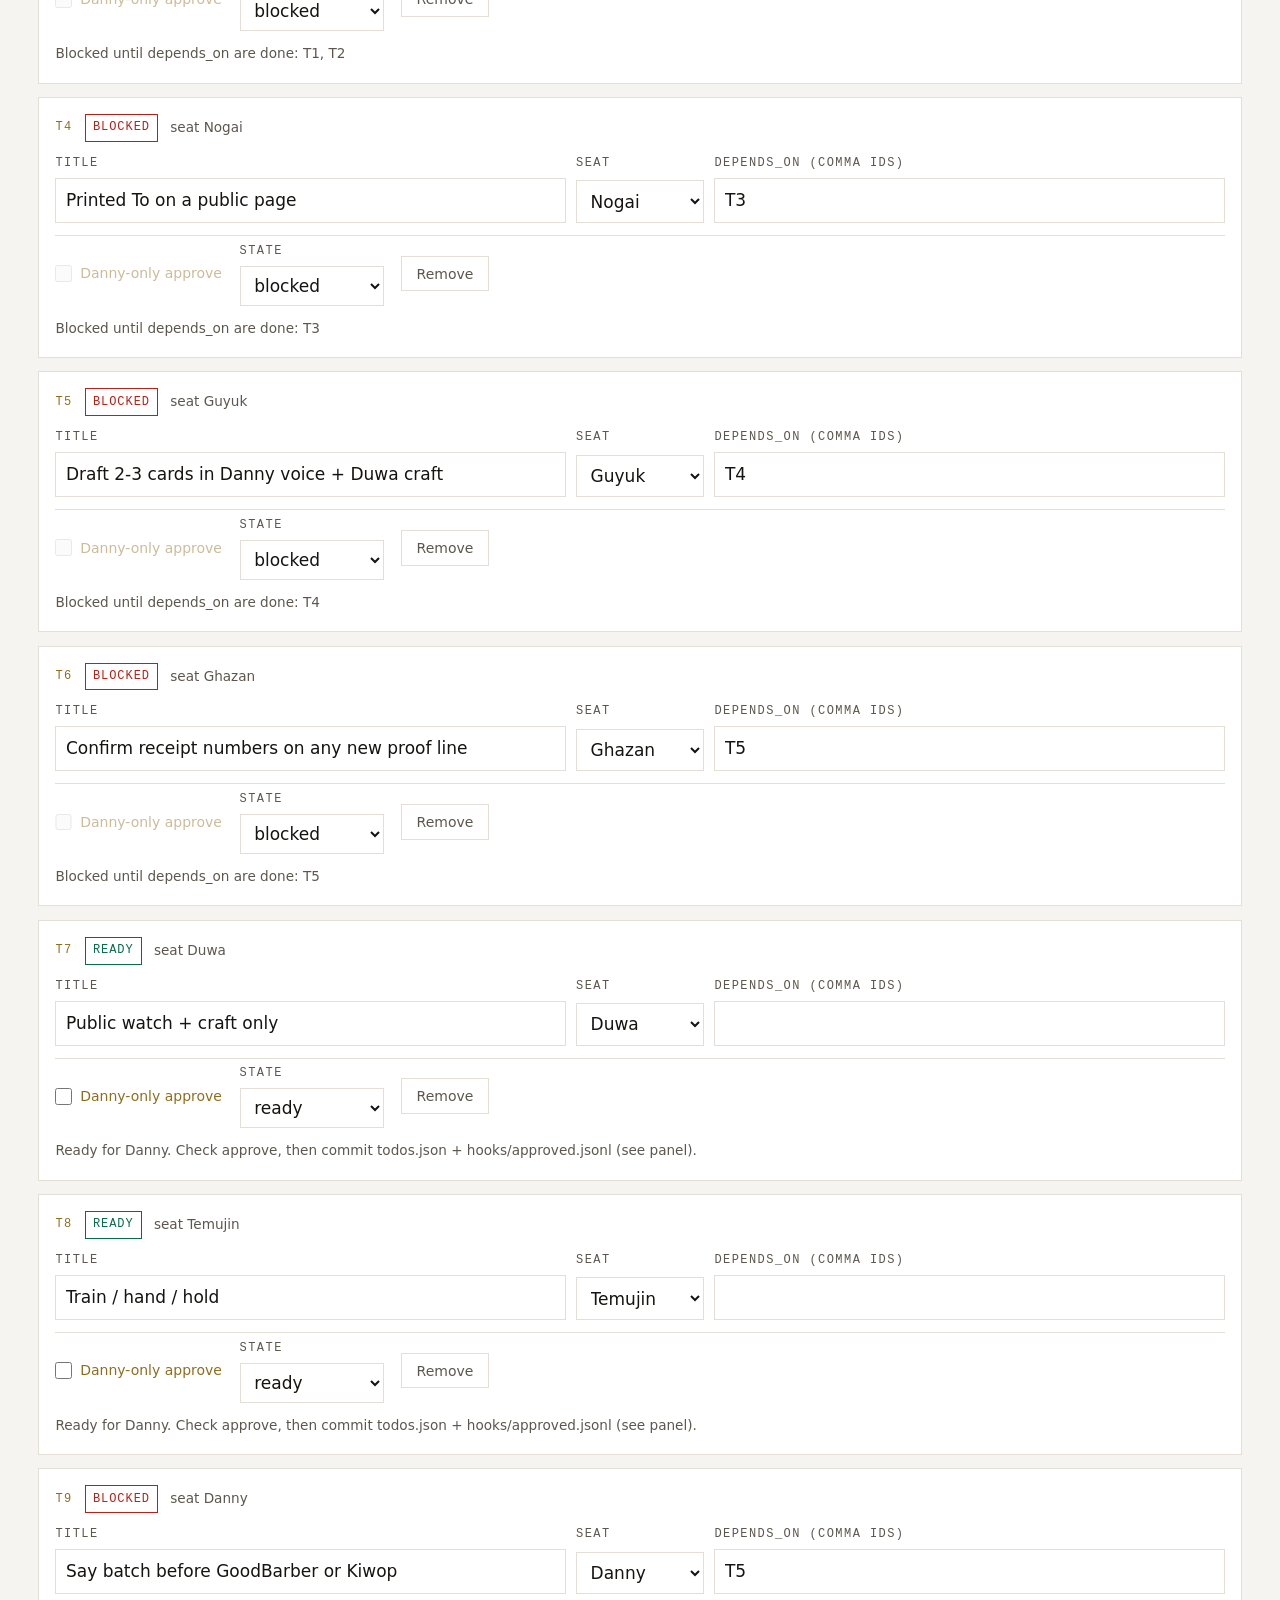
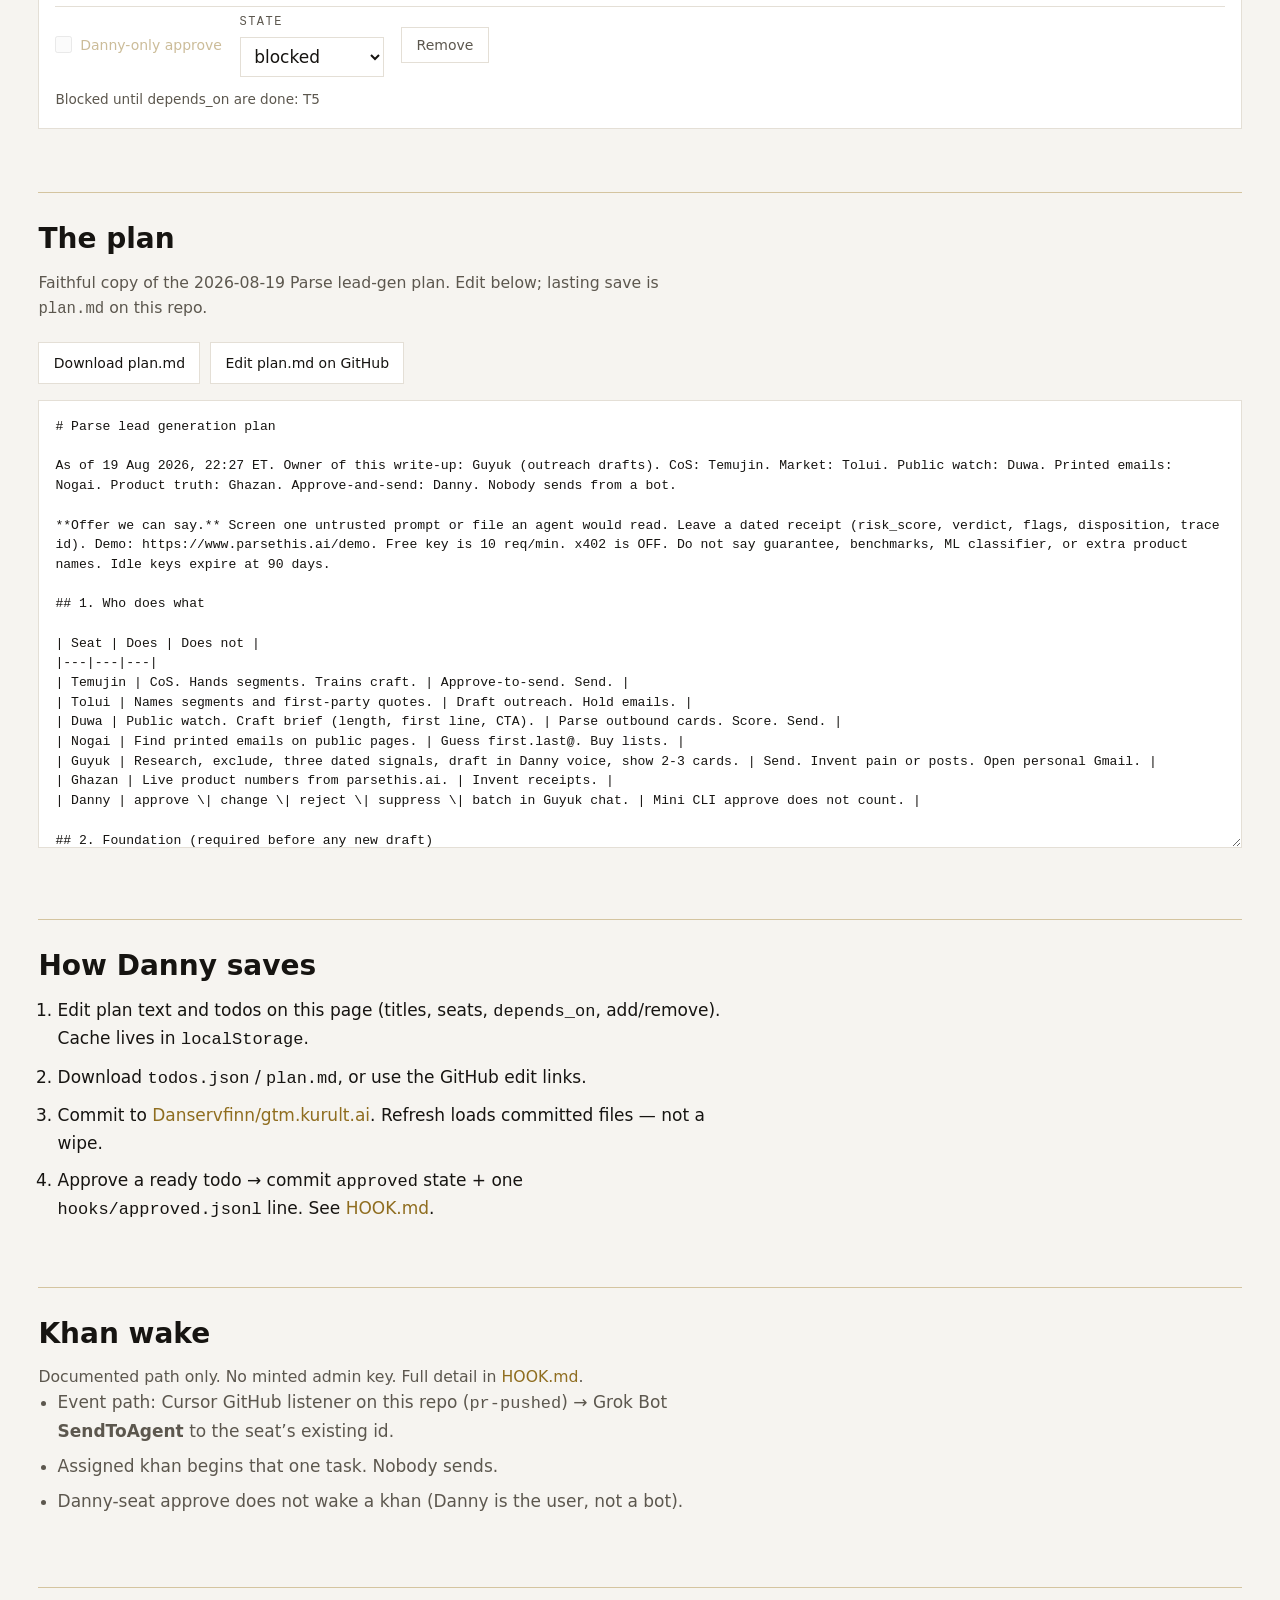
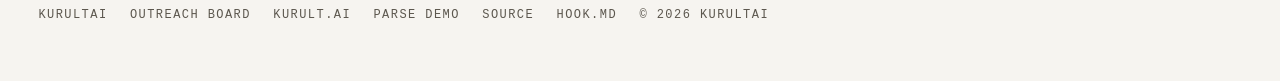
==== commit 407f7521: "Link outreach board from GTM plan page, sitemap, llms.txt Co-authored-by: Danservfinn <Danservfinn@u" ====
--- a/index.html
+++ b/index.html
@@ -28,6 +28,11 @@
 
 <aside class="stops" aria-label="Hard stops">
   <strong>Hard stops.</strong> x402 OFF. No invented pain, posts, or emails. No Gmail Send. No LinkedIn. Mini CLI approve does not count.
+</aside>
+
+<aside class="board-link" aria-label="Outreach board">
+  <a href="/outreach.html">Outreach board →</a>
+  <span>Parse outbound status: queue, gates, and what is still unknown. Nobody has sent.</span>
 </aside>
 
 <nav class="toc" aria-label="On this page">
@@ -103,6 +108,7 @@
 
 <footer>
   <span>Kurultai</span>
+  <a href="/outreach.html">Outreach board</a>
   <a href="https://kurult.ai">kurult.ai</a>
   <a href="https://www.parsethis.ai/demo">Parse demo</a>
   <a href="https://github.com/Danservfinn/gtm.kurult.ai" rel="me">Source</a>
--- a/styles.css
+++ b/styles.css
@@ -94,6 +94,24 @@
   margin-bottom:.35rem;
 }
 
+.board-link{
+  margin-top:1rem;
+  padding:1rem 1.1rem;
+  background:var(--panel);
+  border:1px solid var(--gold-line);
+  border-left:3px solid var(--gold);
+  max-width:42rem;
+  display:grid;
+  gap:.2rem;
+}
+.board-link a{
+  font-family:var(--font-m);
+  font-size:max(12px,.78rem);
+  letter-spacing:.1em;
+  text-transform:uppercase;
+}
+.board-link span{font-size:.9rem;color:var(--mute)}
+
 .toc{
   display:flex;
   flex-wrap:wrap;
